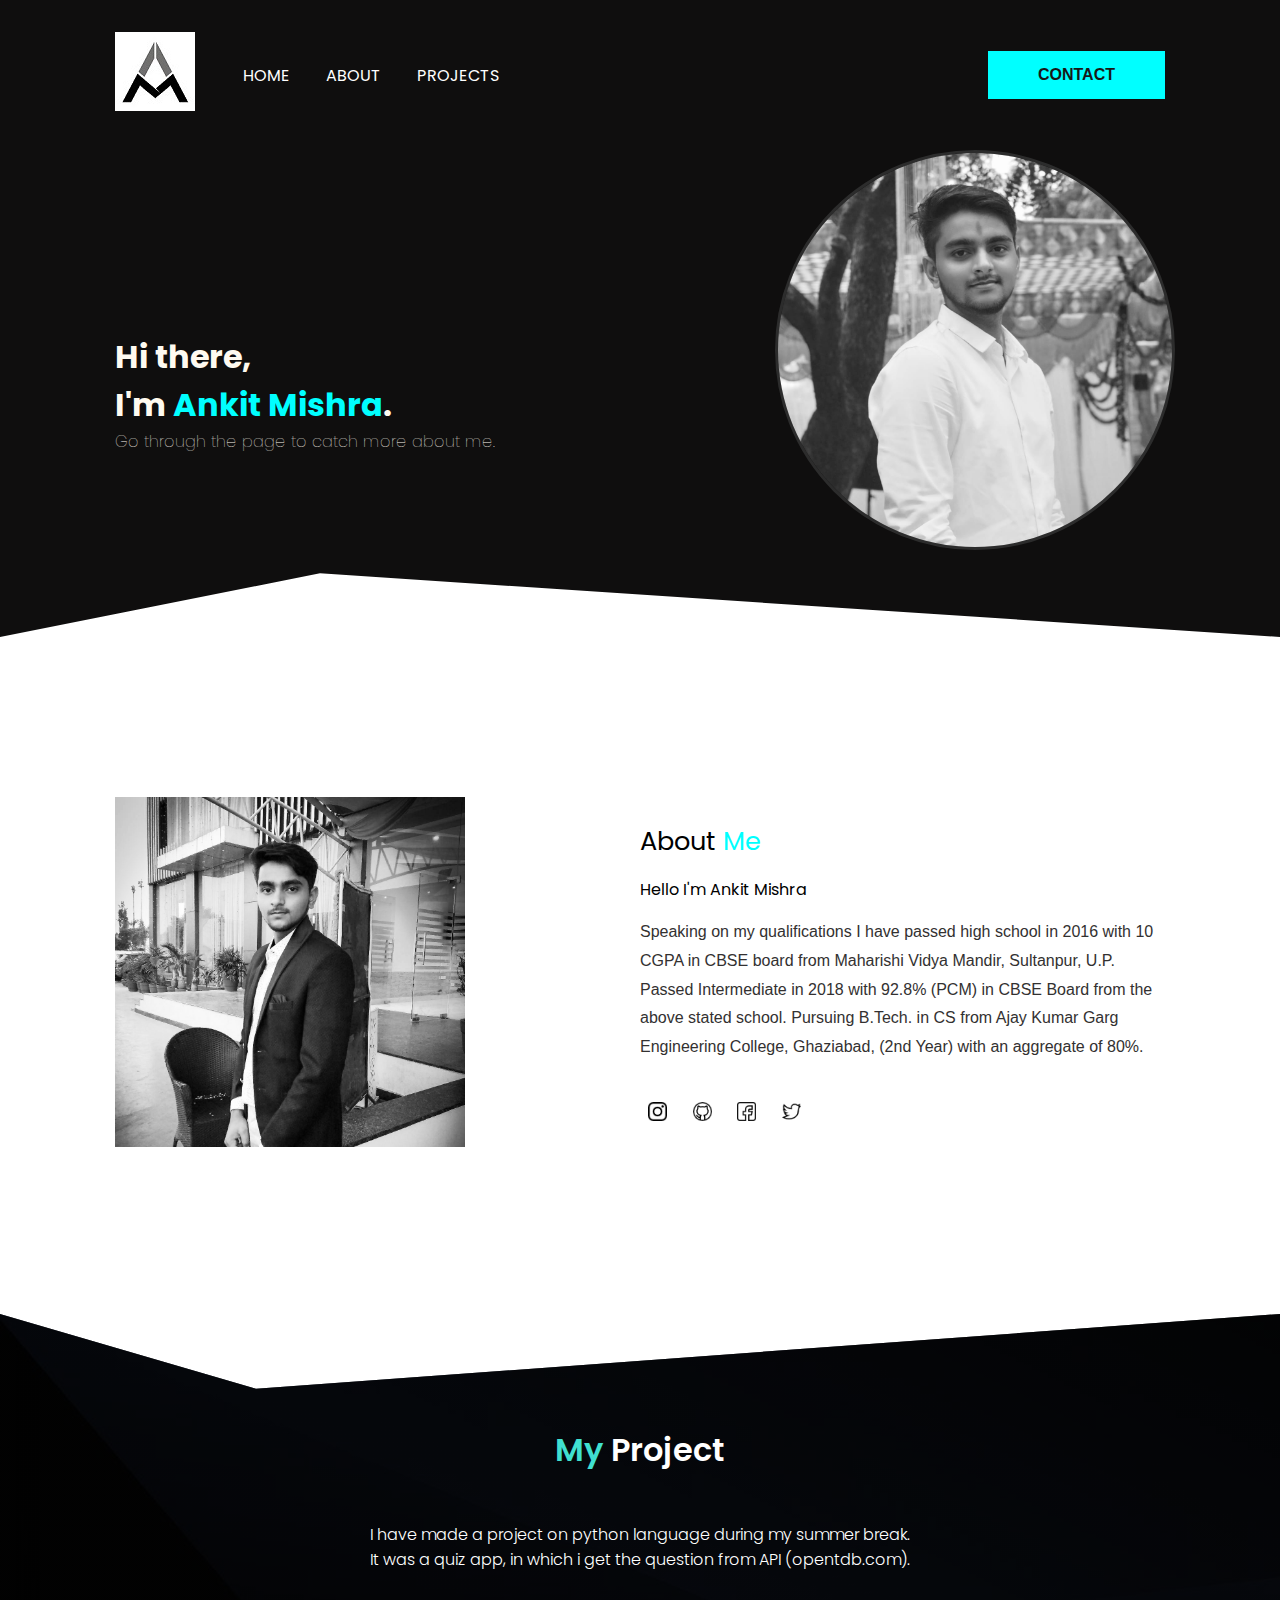
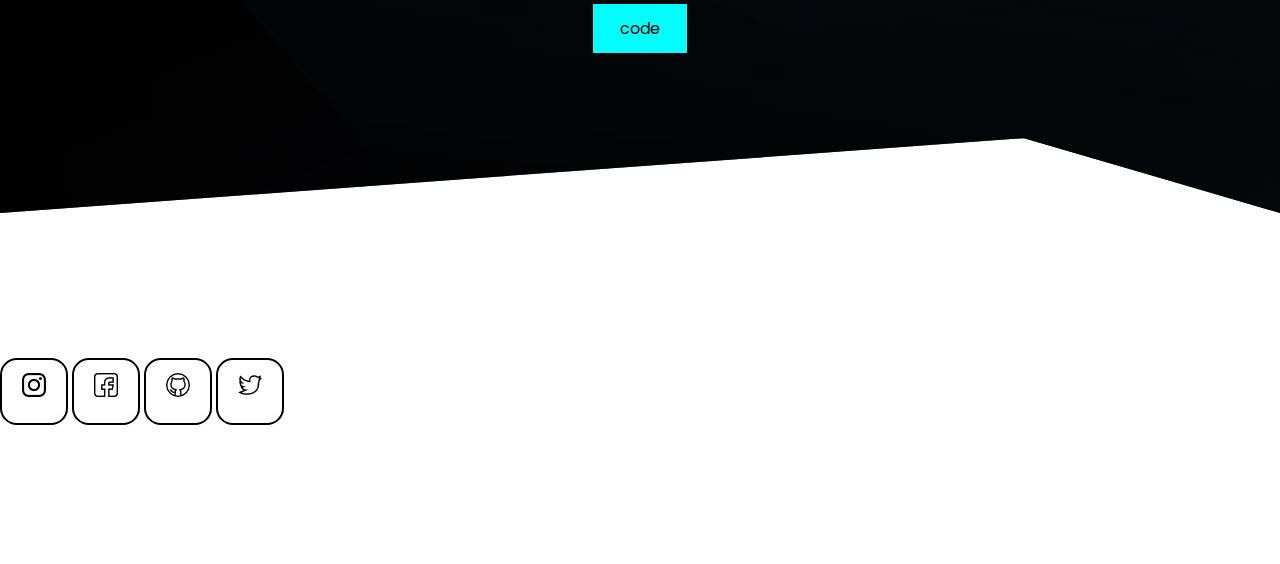
==== html/index.html @ bdf3343c "first version of files" ====
<!DOCTYPE html>
<html lang="en">
    <head>
        <meta charset="UTF-8">
        <meta name="viewport" content="width=device-width, initial-scale=1.0">
        <title>Ankit Mishra</title>
        <link rel="stylesheet" href="../css/style.css">
        <link rel="icon" href="../images/title logo.jpg">
        <link href="https://fonts.googleapis.com/css2?family=Poppins:wght@300;400&display=swap" rel="stylesheet">
        <link href="https://fonts.googleapis.com/css2?family=Open+Sans+Condensed:wght@300&display=swap" rel="stylesheet">
    </head>

    <body>
        <header>
            <div class="container">
            <nav class="flex items-center justify-between">
                <div class="left flex items-center">
                    <div class="logo">
                        <img src="../images/title logo.jpg" alt="logo">
                    </div>
                    <div>
                        <a href="#">Home</a>
                        <a href="#about">About</a>
                        <a href="#project">Projects</a>
                    </div>
                </div>
                <div class="right">
                    <button class="btn btn-primary">Contact</button>
                </div>
            </nav>
            <div class="image flex items-center">
                
                <div class="left">
                    <h1>Hi there,<br>
                        I'm <span>Ankit Mishra</span>.
                    </h1>
                    <p>Go through the page to catch more about me.<p>
                </div>
                <div class="right">
                    <img src="..//images/ankit2.jpeg" alt="my image">
                </div>
            </div>
            </div>
        </header>
        <section class="about">
            <div class="container flex items-center">
                <div class="flex-1">
                    <img class="about-me-img" src="..//images/ankit.jpeg" alt="aboutimage">
                </div>
                <div class="flex-1">
                    <h1 id="about">About <span>Me</span></h1>
                    <h3>Hello I'm Ankit Mishra</h3>
                    <p>Speaking on my qualifications I have passed high school in 2016 with 10 CGPA in CBSE board from Maharishi Vidya Mandir, Sultanpur, U.P.
                        Passed Intermediate in 2018 with 92.8% (PCM) in CBSE Board from the above stated school.
                        Pursuing B.Tech. in CS from Ajay Kumar Garg Engineering College, Ghaziabad, (2nd Year) with an aggregate of 80%.
                    </p>
                    <div class="social">
                        <a href="#"><img src="..//images/instagram-logo.png" alt=""></a>
                        <a href="#"><img src="..//images/github.png" alt=""></a>
                        <a href="#"><img src="..//images/facebook.png" alt=""></a>
                        <a href="#"><img src="..//images/twitter.png" alt=""></a>
                    </div>
                </div>
            </div>
        </section>

        <section class="project">
                <h1><span>My </span>Project</h1>
                <p>I have made a project on python language during my summer break. <br>
                    It was a quiz app, in which i get the question from API (opentdb.com).
                </p>
                <a href="https://github.com/AnkitVats21/web-dev">code</a>
        </section>
        <section class="contact">
            <div>
            <a href="#"><img src="..//images/instagram-logo.png" alt=""></a>
            <a href="#"><img src="..//images/facebook.png" alt=""></a>
            <a href="#"><img src="..//images/github.png" alt=""></a>
            <a href="#"><img src="..//images/twitter.png" alt=""></a>
            </div>
        </section>
    </body>
</html>
---- css/style.css ----
@import 'utilities.css';
body{
    font-family: 'Poppins', sans-serif;
}
*{
    padding: 0;
    margin: 0;
    box-sizing: border-box;
    --webkit-font-smotthing:antialiased;
    scroll-behavior: smooth;
    text-decoration: none;
}
header{
    background-color: rgb(15, 14, 14);
    clip-path: polygon(0 0, 100% 0, 100% 100%, 25% 90%, 0 100%);
    
}
.container{
    max-width: 1080px;
    padding: 0 15px;
    margin: 0 auto;
}

header nav .left a{
    color: white;
    text-decoration: none;
    margin-right: 2rem;
    text-transform: uppercase;
}

header nav .left a:target{
    transition: all 0.6s ease;
}

header nav .left a:hover{
    color: cyan;
    transition: all .4s ease;
}

header nav{
  padding: 2rem 0;  
}

header nav .logo{
    margin-right: 3rem;
}

.image .right img{
    width: 400px;
    border: 3px solid rgb(44, 44, 44);
    border-radius: 50%;
    margin-left: 70%;
    margin-bottom: 5rem;
}


.image .left{
    color: floralwhite;
    font-weight: 100;
}

.image .left span{
    color: cyan;
}

section{
    padding: 10rem 0;
}

section.about .about-me-img{
    height: 350px;
}

section.about h1{
    margin-bottom: 1rem;
    font-size: 1.6rem;
    font-weight: 400;
}

section.about h1 span{
    color: cyan;
}

section.about h3{
    font-size: 1rem;
    margin-bottom: 1rem;
    font-weight: 400;
}

section.about p{
    font-family: 'Lato', sans-serif;
    color: #333131;
    line-height: 1.8rem;
    margin-bottom: 2rem;
}

section.about .social{
    display: flex;
}

section.about .social a{
    display: flex;
    align-items: center;
    justify-content: center;
    width: 35px;
    height: 35px;
    border-radius: 50%;
    margin-right: 0.6rem;
}

section.about .social a:hover{
    background: cyan;
    transition: all .4s ease;
}

section.about .social a img{
    width: 100%;
    height: 100%;
    padding: 0.5rem;
}

section.project{
    text-align: center;
    background: linear-gradient(rgba(0,0,0,0.7),rgba(0,0,0,0.7)),url(..//images/black-abstract-background-design.jpg);
    clip-path: polygon(0 0,20% 15%, 100% 0, 100% 100%, 80% 85%, 0 100%);
}

section.project h1{
    font-size: 2rem;
    font-weight: 600;
    margin-top: -3rem;
    margin-bottom: 3rem;
    color: white;
}

section.project h1 span{
    color: turquoise;
}

section.project p{
    font-weight: 300;
    padding-bottom: 2rem;
    color: white;
}

section.project a{
    background-color: cyan;
    color: rgb(0, 0, 0);
    padding: 10px 25px;
    text-align: center;
    text-decoration: none;
    display: inline-block;
    border: 2px solid cyan;
    transition: all 0.4s ease;
}

section.project a:hover{
    color: white;
    background-color: transparent;
}

section.contact a{
    image-orientation: flip;
    border: 2px solid black;
    padding: 20px;
    border-radius: 25%;
}
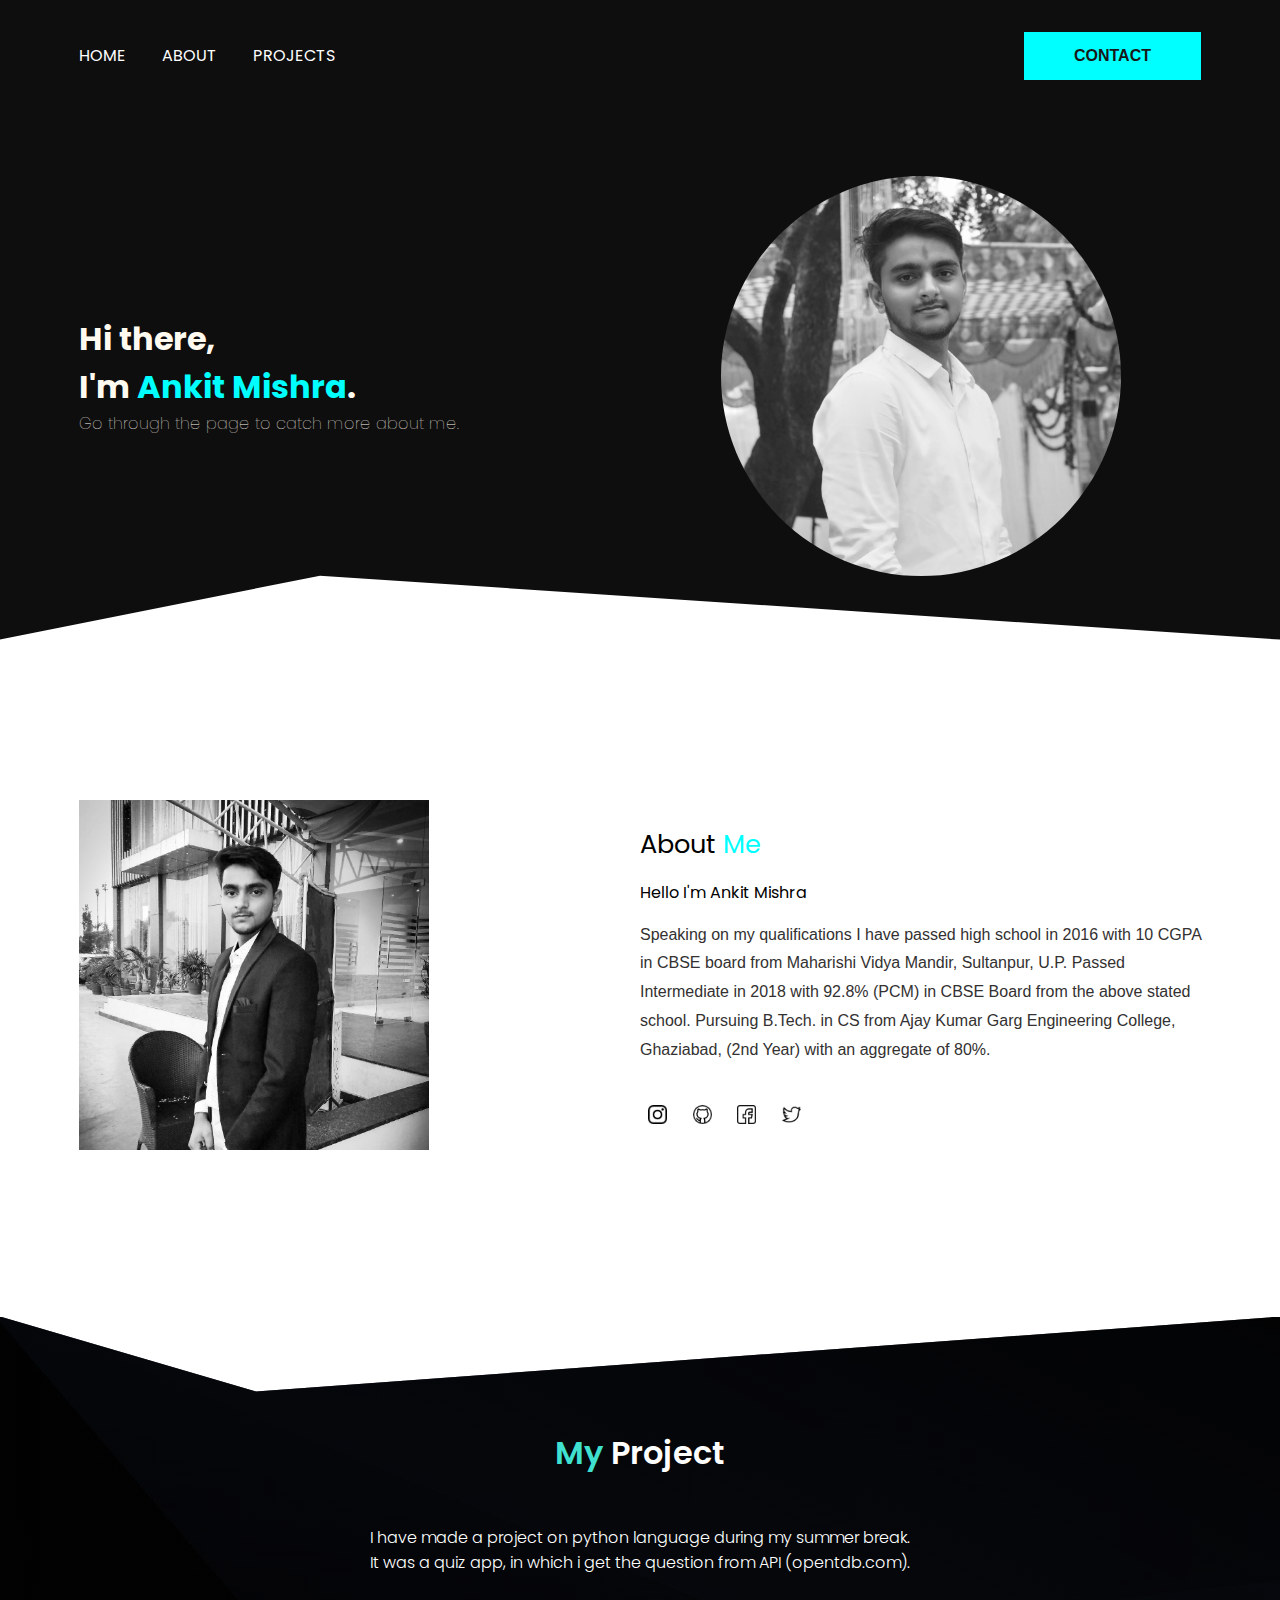
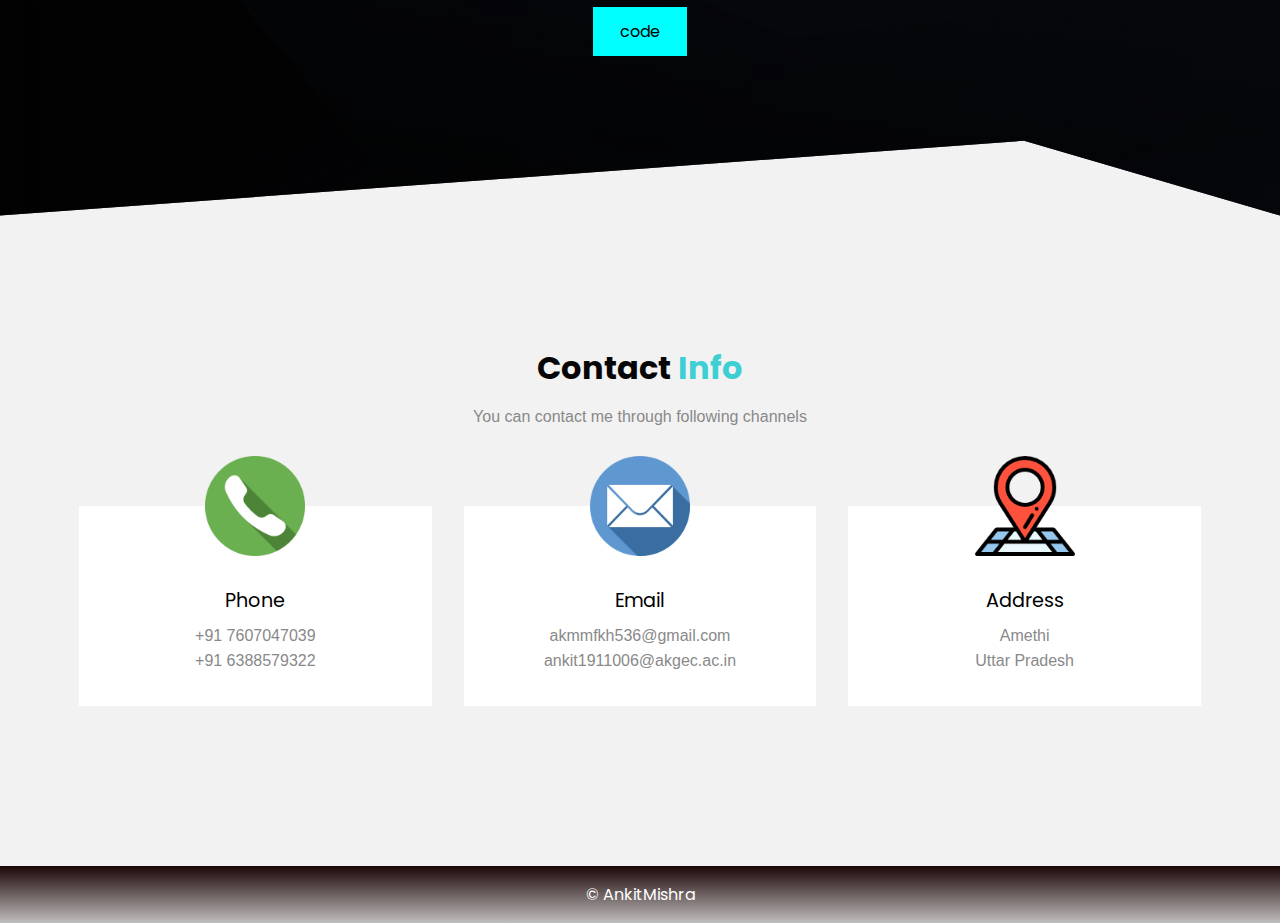
==== commit a4a38af1: "Contact section added" ====
--- a/html/index.html
+++ b/html/index.html
@@ -15,9 +15,6 @@
             <div class="container">
             <nav class="flex items-center justify-between">
                 <div class="left flex items-center">
-                    <div class="logo">
-                        <img src="../images/title logo.jpg" alt="logo">
-                    </div>
                     <div>
                         <a href="#">Home</a>
                         <a href="#about">About</a>
@@ -28,20 +25,23 @@
                     <button class="btn btn-primary">Contact</button>
                 </div>
             </nav>
-            <div class="image flex items-center">
+            <div class="image flex items-center justify-between">
                 
-                <div class="left">
+                <div class="left flex-1">
                     <h1>Hi there,<br>
                         I'm <span>Ankit Mishra</span>.
                     </h1>
                     <p>Go through the page to catch more about me.<p>
                 </div>
-                <div class="right">
-                    <img src="..//images/ankit2.jpeg" alt="my image">
+                <div class="right flex-1 flex justify-center">
+                    <img src="..//images/ankit2.jpeg" alt="my image" width="400px" height="400px">
                 </div>
             </div>
             </div>
         </header>
+
+<!--header completed-->
+
         <section class="about">
             <div class="container flex items-center">
                 <div class="flex-1">
@@ -71,13 +71,36 @@
                 </p>
                 <a href="https://github.com/AnkitVats21/web-dev">code</a>
         </section>
+
         <section class="contact">
-            <div>
-            <a href="#"><img src="..//images/instagram-logo.png" alt=""></a>
-            <a href="#"><img src="..//images/facebook.png" alt=""></a>
-            <a href="#"><img src="..//images/github.png" alt=""></a>
-            <a href="#"><img src="..//images/twitter.png" alt=""></a>
+            <div class="containers">
+                <h1 class="section-heading">Contact <span>Info</span></h1>
+                <p>You can contact me through following channels</p>
+                <div class="card-wrapper">
+                    <div class="card">
+                        <img src="..//images/contact.png" alt="github" width="100px" height="100px">
+                        <h2>Phone</h2>
+                        <p>+91 7607047039</p>
+                        <p>+91 6388579322</p>
+                    </div>
+                    <div class="card">
+                        <img src="..//images/mail.png" alt="github" width="100px" height="100px">
+                        <h2>Email</h2>
+                        <p>akmmfkh536@gmail.com</p>
+                        <p>ankit1911006@akgec.ac.in</p>
+                    </div>
+                    <div class="card">
+                        <img src="..//images/address.png" alt="github" width="100px" height="100px">
+                        <h2>Address</h2>
+                        <p>Amethi</p>
+                        <p>Uttar Pradesh</p>
+                    </div>
+                </div>
             </div>
         </section>
+
+        <footer>
+            <p>&#169; AnkitMishra</p>
+        </footer>
     </body>
 </html>--- a/css/style.css
+++ b/css/style.css
@@ -1,4 +1,14 @@
 @import 'utilities.css';
+
+:root{
+    --primary:#3dcfd3;
+    --dark:#161616;
+    --pure:#ffffff;
+    --ternary:#898989;
+    --light:#f2f2f2;
+    --secondary:#070606;
+}
+
 body{
     font-family: 'Poppins', sans-serif;
 }
@@ -16,7 +26,13 @@
     
 }
 .container{
-    max-width: 1080px;
+    max-width: 1152px;
+    padding: 0 15px;
+    margin: 0 auto;
+}
+
+.containers{
+    max-width: 1152px;
     padding: 0 15px;
     margin: 0 auto;
 }
@@ -45,15 +61,6 @@
     margin-right: 3rem;
 }
 
-.image .right img{
-    width: 400px;
-    border: 3px solid rgb(44, 44, 44);
-    border-radius: 50%;
-    margin-left: 70%;
-    margin-bottom: 5rem;
-}
-
-
 .image .left{
     color: floralwhite;
     font-weight: 100;
@@ -61,6 +68,12 @@
 
 .image .left span{
     color: cyan;
+}
+
+.image .right img{
+    width: 400px;
+    border-radius: 50%;
+    margin: 4rem 0;
 }
 
 section{
@@ -121,6 +134,7 @@
 
 section.project{
     text-align: center;
+    margin-bottom: -6rem;
     background: linear-gradient(rgba(0,0,0,0.7),rgba(0,0,0,0.7)),url(..//images/black-abstract-background-design.jpg);
     clip-path: polygon(0 0,20% 15%, 100% 0, 100% 100%, 80% 85%, 0 100%);
 }
@@ -159,9 +173,79 @@
     background-color: transparent;
 }
 
-section.contact a{
-    image-orientation: flip;
-    border: 2px solid black;
-    padding: 20px;
-    border-radius: 25%;
+.section-heading{
+    margin-top: 5rem;
+    color: var(--secondary);
+    text-align: center;
+    margin-bottom: 2rem;
+    line-height: 0.5;
+}
+
+.section-heading + p{
+    color: var(--ternary);
+    font-family: 'Lato', sans-serif;
+    margin-bottom: 5rem;
+    text-align: center;
+}
+
+.section-heading span{
+    color: var(--primary);
+}
+
+section.contact .card-wrapper{
+    display: grid;
+    grid-template-columns: repeat(3, 1fr) ;
+    grid-column-gap: 2rem;
+}
+
+section.contact{
+    background: var(--light);
+}
+
+section.contact .card-wrapper .card{
+    background: var(--pure);
+    padding: 2rem 3rem;
+    position: relative;
+    padding-top: 5rem;
+    text-align: center;
+    transition: all 0.3s ease;
+}
+
+section.contact .card-wrapper .card img{
+    position: absolute;
+    top: -25%;
+    left: 50%;
+    transform: translateX(-50%);
+}
+
+section.contact .card-wrapper .card h2{
+    font-weight: 400;
+    font-size: 1.2rem;
+    margin-bottom: 0.5rem;
+}
+
+section.contact .card-wrapper .card p{
+    font-family: 'Lato', sans-serif;
+    color: var(--ternary);
+    line-height: 1.6;
+}
+
+section.contact .card-wrapper .card:hover{
+    background: var(--dark);
+    box-shadow: 8px 8px 5px var(--dark);
+
+}
+
+section.contact .card-wrapper .card:hover h2,section.contact .card-wrapper .card:hover p{
+    color: var(--pure);
+}
+
+footer{
+    background: linear-gradient(rgb(27, 5, 5),rgb(192, 190, 190));
+}
+
+footer p{
+    color: var(--pure);
+    padding: 1rem;
+    text-align: center;
 }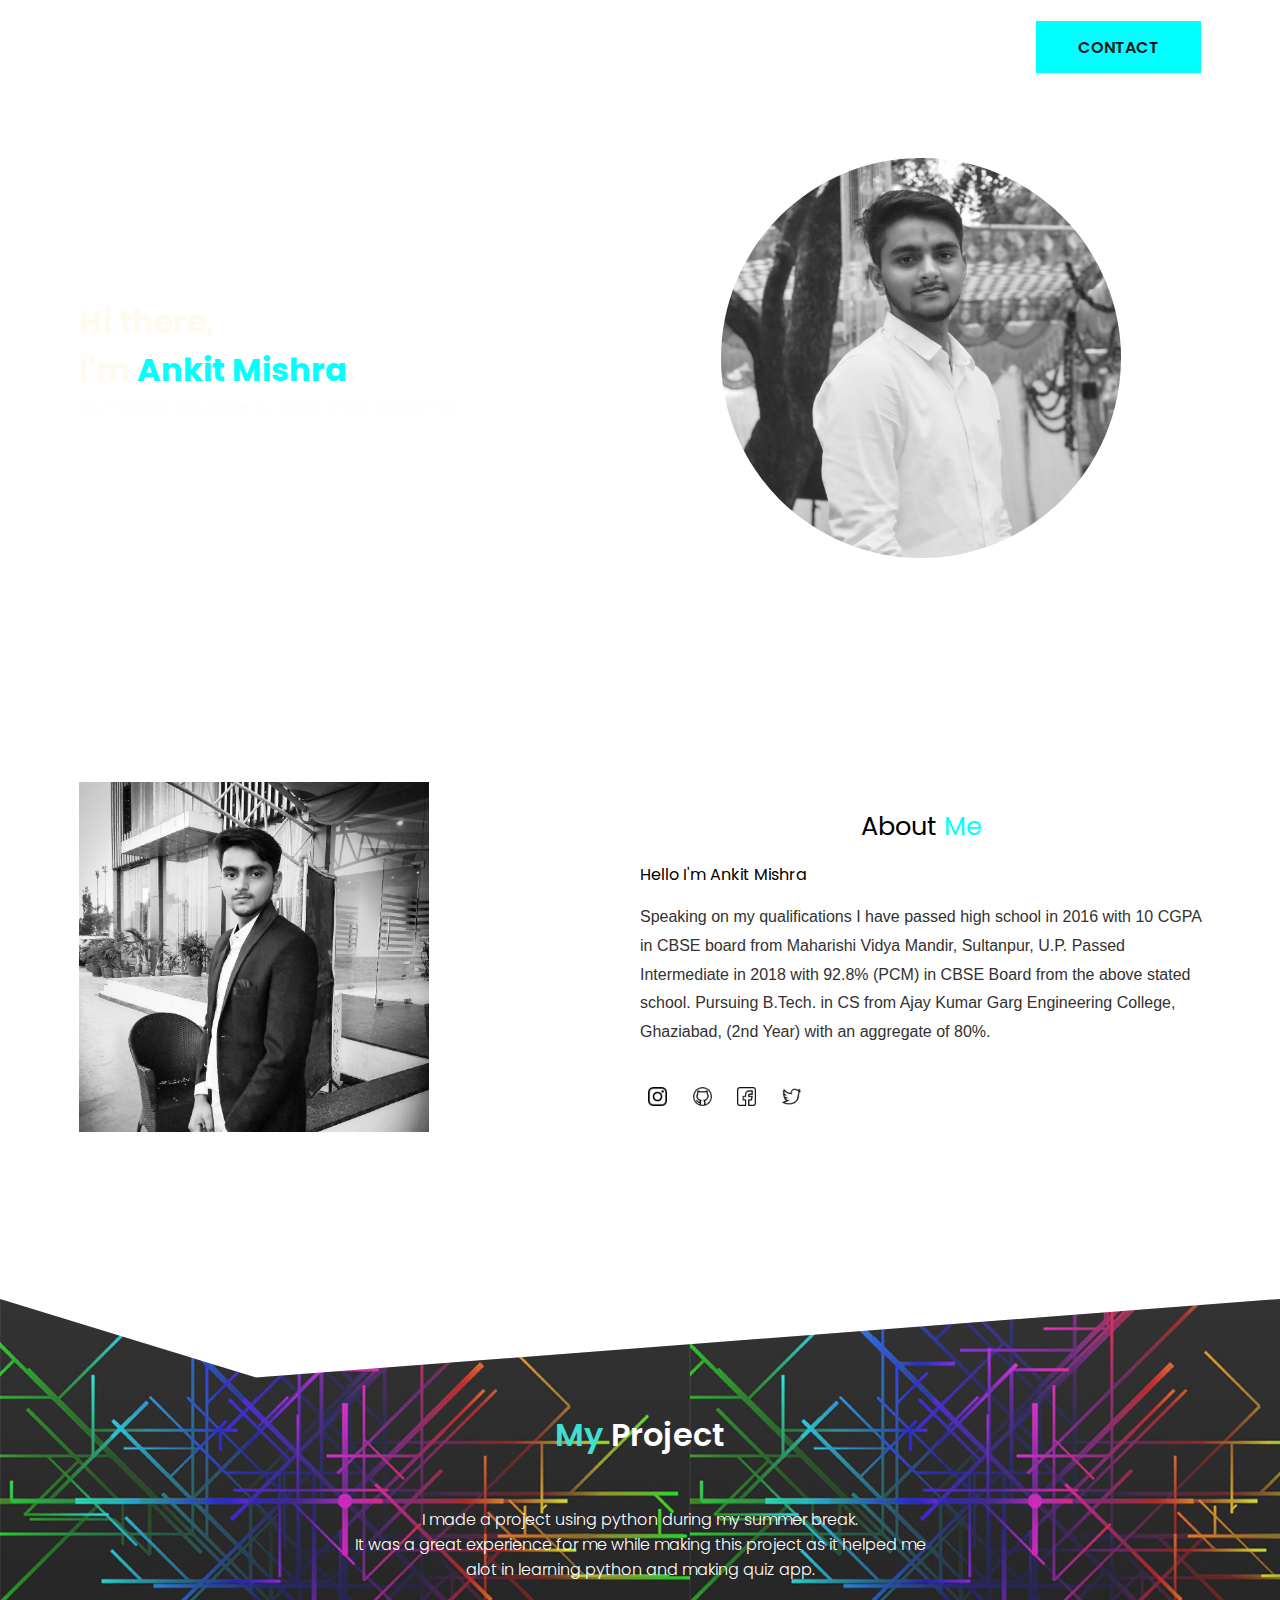
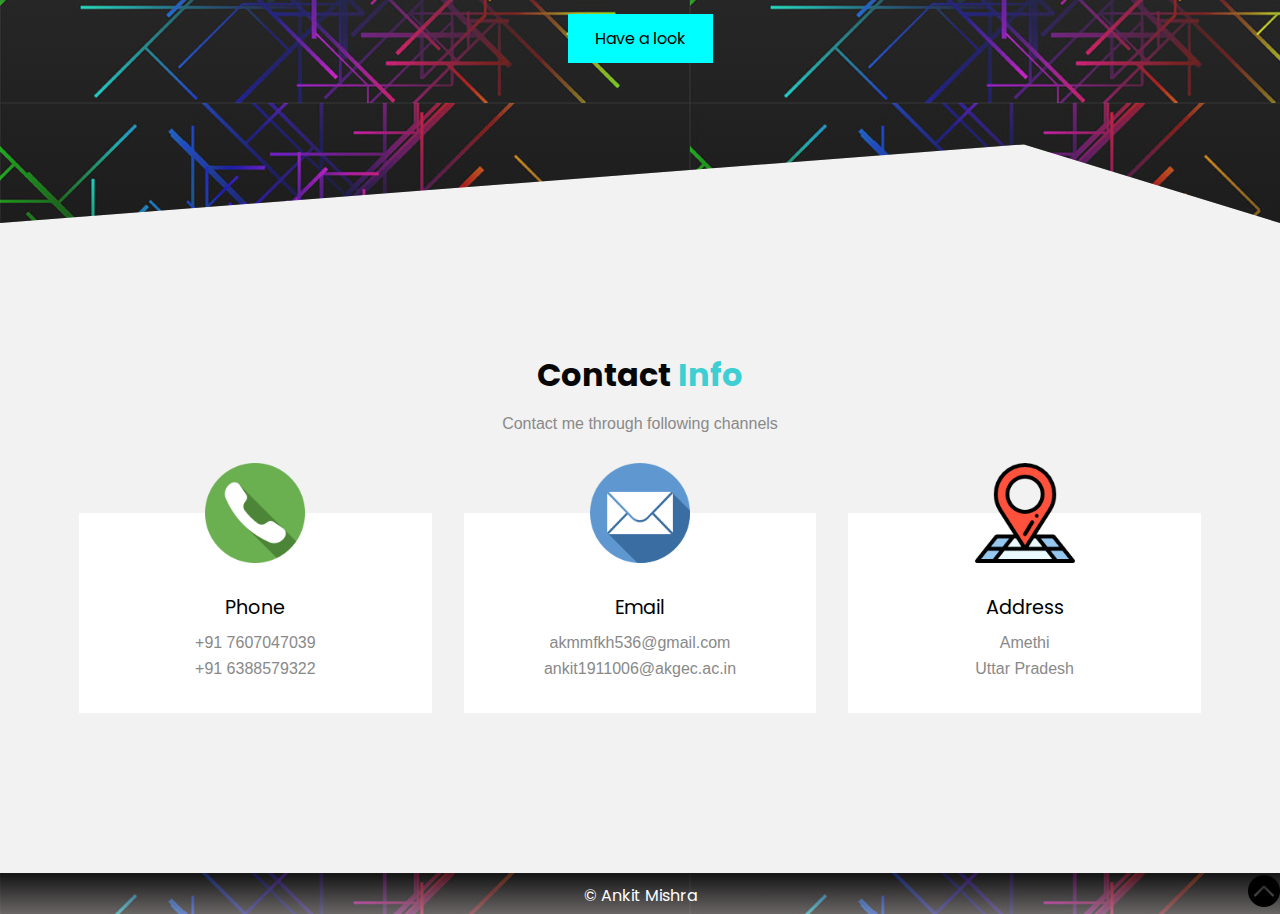
==== commit c79e7519: "final commit" ====
--- a/html/index.html
+++ b/html/index.html
@@ -11,7 +11,7 @@
     </head>
 
     <body>
-        <header>
+        <header id="head">
             <div class="container">
             <nav class="flex items-center justify-between">
                 <div class="left flex items-center">
@@ -22,10 +22,10 @@
                     </div>
                 </div>
                 <div class="right">
-                    <button class="btn btn-primary">Contact</button>
+                    <a class="btn btn-primary" href="#contact">contact</a>
                 </div>
             </nav>
-            <div class="image flex items-center justify-between">
+            <div id="image" class="image flex items-center justify-between">
                 
                 <div class="left flex-1">
                     <h1>Hi there,<br>
@@ -34,7 +34,7 @@
                     <p>Go through the page to catch more about me.<p>
                 </div>
                 <div class="right flex-1 flex justify-center">
-                    <img src="..//images/ankit2.jpeg" alt="my image" width="400px" height="400px">
+                    <img id="ai" src="..//images/ankit2.jpeg" alt="my image" width="400px" height="400px">
                 </div>
             </div>
             </div>
@@ -42,8 +42,8 @@
 
 <!--header completed-->
 
-        <section class="about">
-            <div class="container flex items-center">
+        <section id="about" class="about">
+            <div id="aboutdiv" class="container">
                 <div class="flex-1">
                     <img class="about-me-img" src="..//images/ankit.jpeg" alt="aboutimage">
                 </div>
@@ -63,19 +63,21 @@
                 </div>
             </div>
         </section>
-
+        
+        <div id="project">
         <section class="project">
                 <h1><span>My </span>Project</h1>
-                <p>I have made a project on python language during my summer break. <br>
-                    It was a quiz app, in which i get the question from API (opentdb.com).
+                <p>I made a project using python during my summer break. <br>
+                    It was a great experience for me while making this project as it helped me <br>
+                    alot in learning python and making quiz app.
                 </p>
-                <a href="https://github.com/AnkitVats21/web-dev">code</a>
+                <a href="https://github.com/AnkitVats21/Python-Project">Have a look</a>
         </section>
-
-        <section class="contact">
+        </div>
+        <section id="contact" class="contact">
             <div class="containers">
                 <h1 class="section-heading">Contact <span>Info</span></h1>
-                <p>You can contact me through following channels</p>
+                <p>Contact me through following channels</p>
                 <div class="card-wrapper">
                     <div class="card">
                         <img src="..//images/contact.png" alt="github" width="100px" height="100px">
@@ -100,7 +102,10 @@
         </section>
 
         <footer>
-            <p>&#169; AnkitMishra</p>
+            <ul>
+                <li><p>&copy; Ankit Mishra</p></li>
+                <li style="float: right;"><a href="#head"><img src="..//images/top.png" alt="back to top"></a></li>
+            </ul>
         </footer>
     </body>
 </html>--- a/css/style.css
+++ b/css/style.css
@@ -21,7 +21,7 @@
     text-decoration: none;
 }
 header{
-    background-color: rgb(15, 14, 14);
+    background: url(https://bashooka.com/wp-content/uploads/2018/04/scg-canvas-background-animation-22.jpg);
     clip-path: polygon(0 0, 100% 0, 100% 100%, 25% 90%, 0 100%);
     
 }
@@ -41,6 +41,7 @@
     color: white;
     text-decoration: none;
     margin-right: 2rem;
+    font-size: 20px;
     text-transform: uppercase;
 }
 
@@ -82,12 +83,17 @@
 
 section.about .about-me-img{
     height: 350px;
+    display: inline-flex;
+    margin-left: auto;
+    margin-right: auto;
+    width: auto;
 }
 
 section.about h1{
     margin-bottom: 1rem;
     font-size: 1.6rem;
     font-weight: 400;
+    text-align: center;
 }
 
 section.about h1 span{
@@ -135,7 +141,7 @@
 section.project{
     text-align: center;
     margin-bottom: -6rem;
-    background: linear-gradient(rgba(0,0,0,0.7),rgba(0,0,0,0.7)),url(..//images/black-abstract-background-design.jpg);
+    background: linear-gradient(rgba(173, 173, 173, 0.178),rgba(41, 40, 40, 0.24)),url(..//images/background.jpg);
     clip-path: polygon(0 0,20% 15%, 100% 0, 100% 100%, 80% 85%, 0 100%);
 }
 
@@ -193,9 +199,9 @@
 }
 
 section.contact .card-wrapper{
-    display: grid;
-    grid-template-columns: repeat(3, 1fr) ;
-    grid-column-gap: 2rem;
+  display: grid;
+  grid-auto-rows: minmax(125px, auto);
+  grid-gap: 5rem;
 }
 
 section.contact{
@@ -240,12 +246,61 @@
     color: var(--pure);
 }
 
-footer{
-    background: linear-gradient(rgb(27, 5, 5),rgb(192, 190, 190));
-}
-
+footer ul{
+    list-style-type: none;
+    margin: 0;
+    padding: 0;
+    overflow: hidden;
+    background:linear-gradient(rgba(17, 17, 17, 0.623),rgba(179, 172, 172, 0.521)),url(..//images/background.jpg);
+  }
+
+footer li{
+    display: grid;
+    grid-template-columns: 9f 1fr;
+}
+footer li a,footer li p {
+    color: white;
+    text-align: center;
+    padding: 0;
+    text-decoration: none;
+  }
 footer p{
-    color: var(--pure);
-    padding: 1rem;
-    text-align: center;
+    margin-top: 10px;
+    margin-bottom: -8px;
+}
+
+footer a{
+    margin-top:-25px;
+}
+
+@media screen and (max-width:740px){
+    #ai{
+        display: none;
+    }
+    #image{
+        padding-bottom:12vh;
+    }
+    header{
+        background: linear-gradient(rgba(87, 87, 87, 0.534),rgba(104, 104, 104, 0.418)),url(..//images/ankit2.jpeg);
+        background-size: cover;
+    }
+    
+    #aboutdiv img{
+        margin-left: auto;
+        margin-right: auto;
+        border-radius: 50%;
+    }
+    
+}
+
+@media screen and (min-width:826px){
+    section.contact .card-wrapper{
+    display: grid;
+    grid-template-columns: repeat(3, 1fr) ;
+    grid-column-gap: 2rem;
+}
+#aboutdiv{
+        display:flex;
+        align-items: center;
+    }
 }